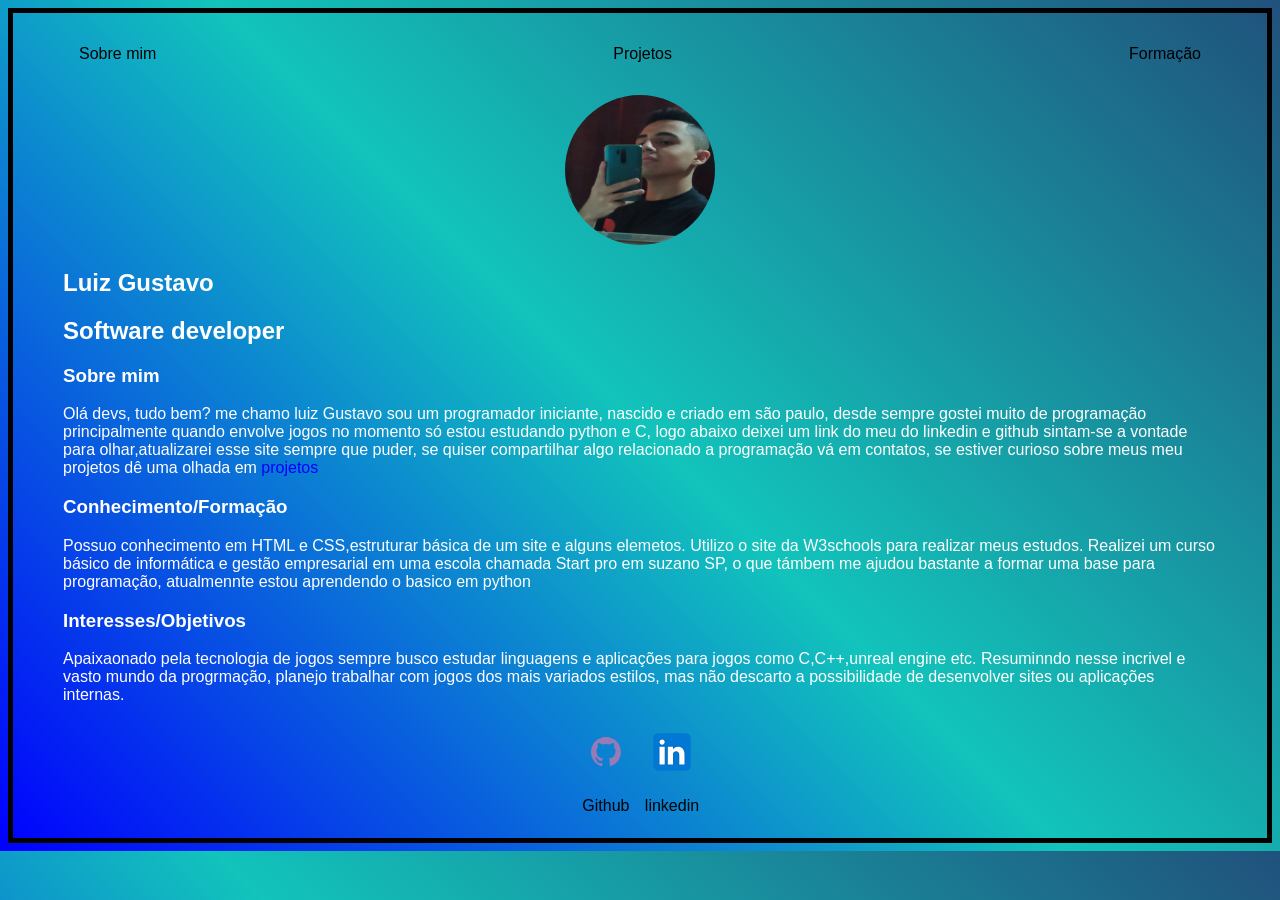
==== index.html @ 2b96971c "Add files via upload" ====
<!DOCTYPE html>
<html lang="en">
<head>
    <meta charset="UTF-8">
    <meta name="viewport" content="width=device-width, initial-scale=1.0">
    <title>Luiz Gustavo</title>
    <link rel="Stylesheet" href="/css/index.css">
    <!--O código abaixo se chama  favicon é a logo do site a imagem que 
    acompanha o título da página-->
    <link rel="icon" type="image/x-con" href="/img/Sonserina.png" >
</head>
<body>
   
    <nav>
        <ul> 
            <li>
                <a href="index.html"  title="tic tac">Sobre mim</a>
            </li>           
            <li>
                <a href="projetos.html" title="projetos concluidos e em desenvolvimento :)" target="_blank" >Projetos</a>
                <!--Use a tag target acima para abrir uma pagina em outra guia muito útil-->
            </li>          
            
            <li>
                <a href="formacao.html" target="_blank" title="Pagina em desenvolvimento">Formação</a>
            </li>
        </ul>
         <header> 
        </div>
        <div class="center">
            <img src="/img/Luiz.jpeg" alt="foto de pefil"></img>
            <!--Use alt para sinalizar quando uma imagem não puder ser carregada-->
        </div>
        <h1> Luiz Gustavo</h1>
        <h2> Software developer</h2>
         </header>
         <main>
            <section>
                <h3>Sobre mim</h3>
                    <p> Olá devs, tudo bem? me chamo luiz Gustavo sou um programador iniciante,
                        nascido e criado em são paulo, desde sempre gostei muito de programação
                        principalmente quando envolve jogos no momento só estou estudando python e
                        C, logo abaixo deixei um link do meu do linkedin e github sintam-se a vontade
                        para olhar,atualizarei esse site sempre que puder, se quiser compartilhar algo
                        relacionado a programação vá em contatos, se estiver curioso sobre meus meu projetos
                        dê uma olhada em <a href="projetos.html" style="color: blue; border: none;"> projetos</a>
                  </p>
            </section>
            <section>
                <h3>Conhecimento/Formação</h3>
                    <p>
                     Possuo conhecimento em HTML e CSS,estruturar básica de um site e alguns elemetos.
                     Utilizo o site da W3schools para realizar meus estudos. Realizei um curso básico de informática 
                     e gestão empresarial em uma escola chamada Start pro em suzano SP, o que támbem me ajudou bastante a formar 
                     uma base para programação, atualmennte estou aprendendo o basico em python

                  </p>
            </section>
            <section>
                <h3>Interesses/Objetivos</h3>
                    <p> Apaixaonado pela tecnologia de jogos sempre busco estudar linguagens e aplicações para 
                        jogos como C,C++,unreal engine etc.
                        Resuminndo nesse incrivel e vasto mundo da progrmação,
                        planejo trabalhar com jogos dos mais variados estilos, mas 
                        não descarto a possibilidade de desenvolver sites ou aplicações internas.

                  </p>
            </section>
         </main>
        <footer>
        <a href="https://github.com/luizgustavo134" target="_blank" rel="noopener norefenrrer" title="Visite meu perfil do github :)">    
            <img src="/img/Github.svg"></img>
            <p>Github</p>
        </a>
        <a href= "httplinkedin.com/in/luizdev01" target="_blank" rel="noopener norefenrrer" title="E o linkedin também :)">      
            <img src="/img/linkedin.svg"></img>
            <p>linkedin</p>
        </a>
         </fotter>
    </nav>
</body>
</html>
---- css/index.css ----
html{
  scroll-behavior: smooth;
}
body {
  border: solid 5px black;
   color: white; 
   background-image: linear-gradient(45deg,blue,rgb(18, 196, 187),rgb(32, 81, 124));
   font-family: Arial, Helvetica, sans-serif;
   padding: 0px 50px;
    }
 ul{
   display: flex;
   justify-content: space-between;
   list-style-type: none;
   align-items: center;
   padding: 16px;
 }

a {
    color: rgb(0, 0, 0);
    text-decoration: none; 
}
 
img {
 width: 150px;
 height: 150px;
 border-radius: 50%;
 border: none;
 
}

.center {
  text-align: center;  
  border: 1px green;
} 

footer img {
  width: 50px;
  height: 50px;
  border: none;
}

  footer {
  display: flex;
  justify-content: center;
  
  
}
   footer a {
    margin: 7px;
    margin-top: 7px;
    text-align: center;
 }
 
 nav a:hover { 
 color: green;
 border: white;
 
   }
   p:hover{
 border: 1px green;
   }
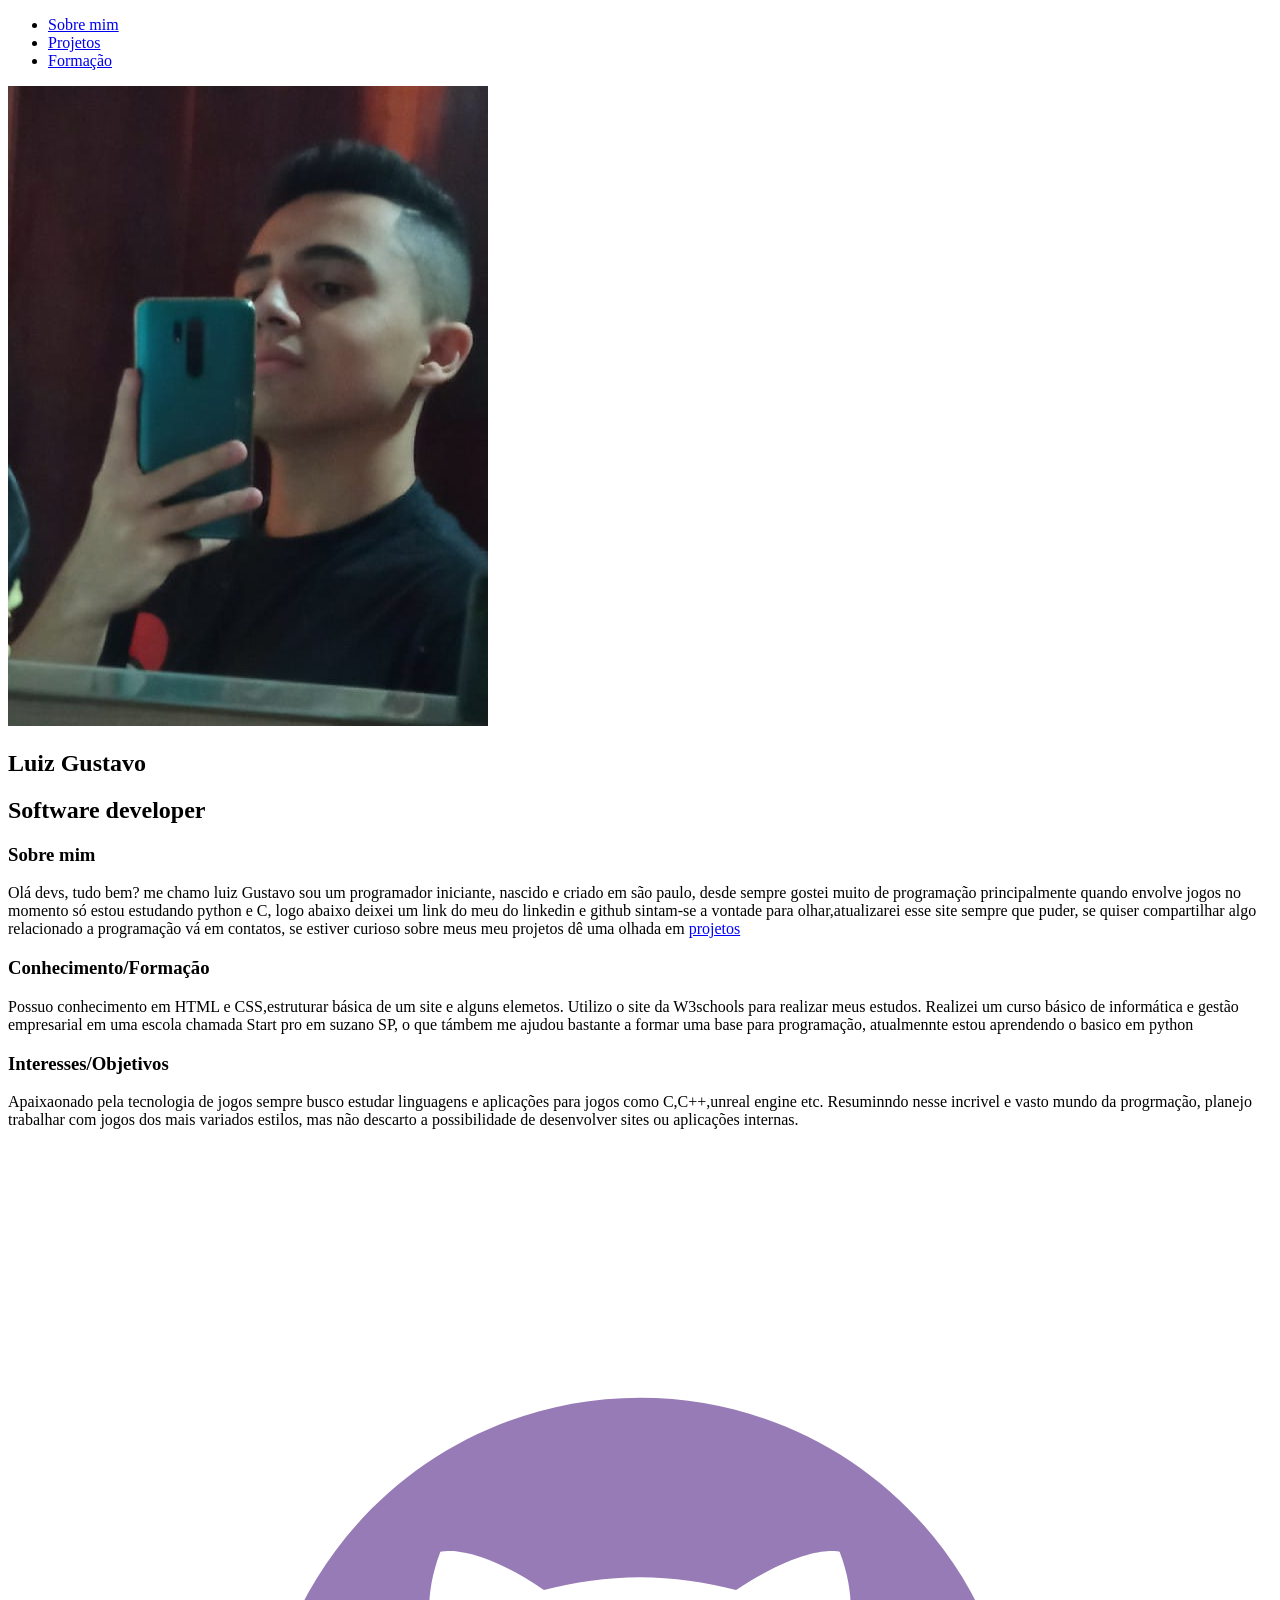
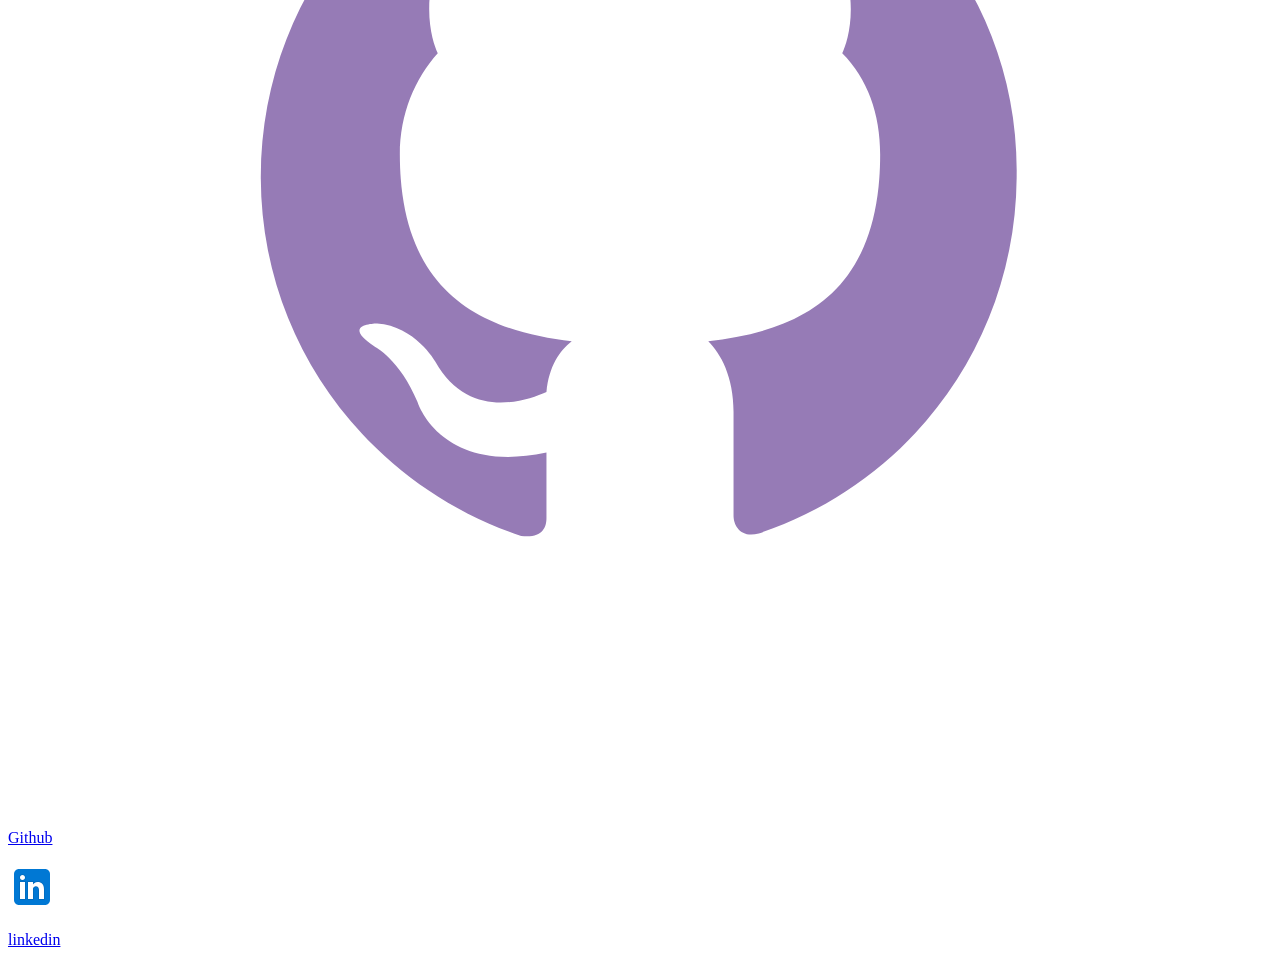
==== commit b9271c80: "Update index.html" ====
--- a/index.html
+++ b/index.html
@@ -4,7 +4,7 @@
     <meta charset="UTF-8">
     <meta name="viewport" content="width=device-width, initial-scale=1.0">
     <title>Luiz Gustavo</title>
-    <link rel="Stylesheet" href="/css/index.css">
+    <link rel="Stylesheet" href="/Css/index.css">
     <!--O código abaixo se chama  favicon é a logo do site a imagem que 
     acompanha o título da página-->
     <link rel="icon" type="image/x-con" href="/img/Sonserina.png" >
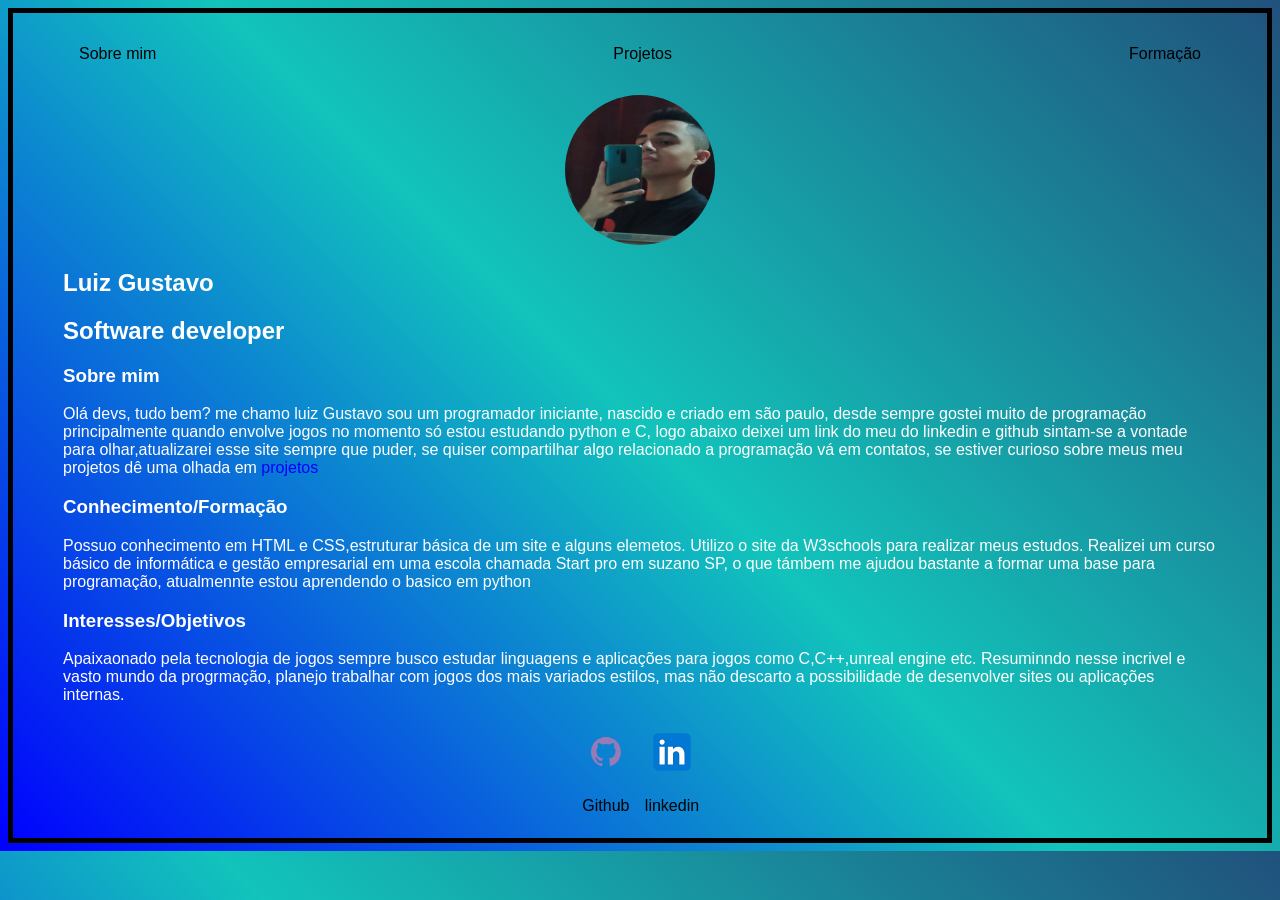
==== commit a6d42745: "Update index.html" ====
--- a/index.html
+++ b/index.html
@@ -4,7 +4,7 @@
     <meta charset="UTF-8">
     <meta name="viewport" content="width=device-width, initial-scale=1.0">
     <title>Luiz Gustavo</title>
-    <link rel="Stylesheet" href="/Css/index.css">
+    <link rel="Stylesheet" href="css/index.css">
     <!--O código abaixo se chama  favicon é a logo do site a imagem que 
     acompanha o título da página-->
     <link rel="icon" type="image/x-con" href="/img/Sonserina.png" >
--- a/css/index.css
+++ b/css/index.css
@@ -0,0 +1,63 @@
+html{
+  scroll-behavior: smooth;
+}
+body {
+  border: solid 5px black;
+   color: white; 
+   background-image: linear-gradient(45deg,blue,rgb(18, 196, 187),rgb(32, 81, 124));
+   font-family: Arial, Helvetica, sans-serif;
+   padding: 0px 50px;
+    }
+ ul{
+   display: flex;
+   justify-content: space-between;
+   list-style-type: none;
+   align-items: center;
+   padding: 16px;
+ }
+
+a {
+    color: rgb(0, 0, 0);
+    text-decoration: none; 
+}
+ 
+img {
+ width: 150px;
+ height: 150px;
+ border-radius: 50%;
+ border: none;
+ 
+}
+
+.center {
+  text-align: center;  
+  border: 1px green;
+} 
+
+footer img {
+  width: 50px;
+  height: 50px;
+  border: none;
+}
+
+  footer {
+  display: flex;
+  justify-content: center;
+  
+  
+}
+   footer a {
+    margin: 7px;
+    margin-top: 7px;
+    text-align: center;
+ }
+ 
+ nav a:hover { 
+ color: green;
+ border: white;
+ 
+   }
+   p:hover{
+ border: 1px green;
+   }
+  
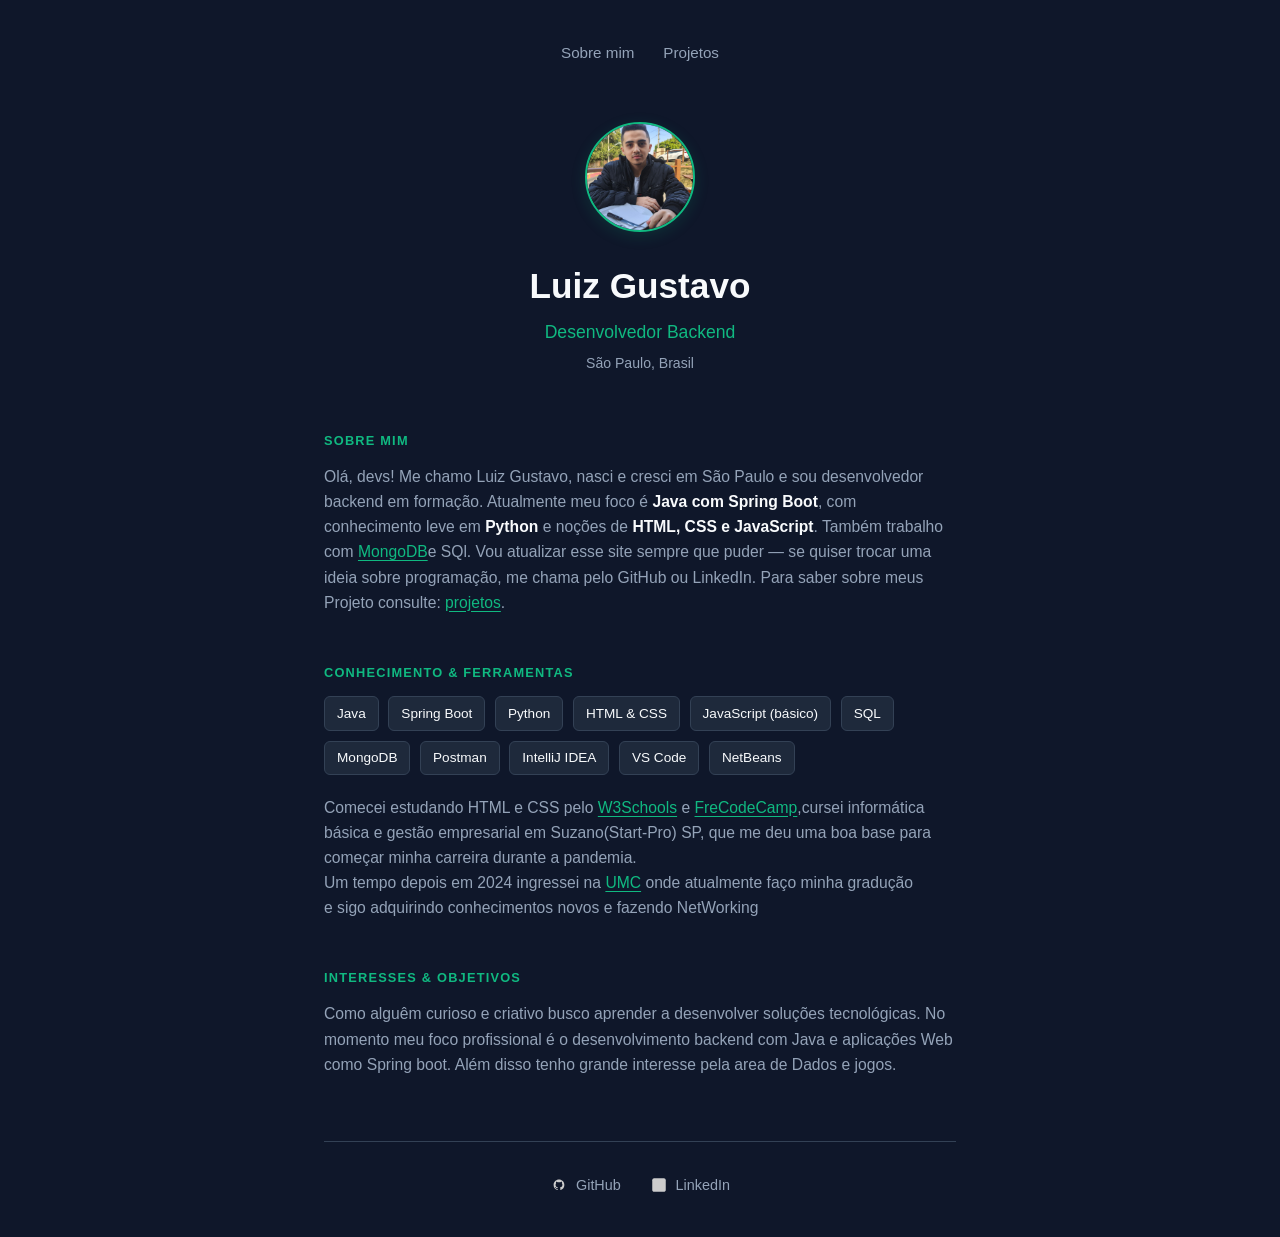
==== commit 4a9f9c2a: "reformando portfólio" ====
--- a/index.html
+++ b/index.html
@@ -1,82 +1,102 @@
 <!DOCTYPE html>
-<html lang="en">
+<html lang="pt-BR" xmlns="http://www.w3.org/1999/html">
 <head>
     <meta charset="UTF-8">
     <meta name="viewport" content="width=device-width, initial-scale=1.0">
-    <title>Luiz Gustavo</title>
-    <link rel="Stylesheet" href="css/index.css">
-    <!--O código abaixo se chama  favicon é a logo do site a imagem que 
+    <meta name="description" content="Portfólio de Luiz Gustavo, desenvolvedor backend em formação, focado em Java e Spring Boot.">
+    <title>Luiz Gustavo — Desenvolvedor</title>
+    <link rel="stylesheet" href="css/index.css">
+    <!--O código abaixo se chama favicon, é a logo do site, a imagem que
     acompanha o título da página-->
-    <link rel="icon" type="image/x-con" href="/img/Sonserina.png" >
+    <link rel="icon" type="image/png" href="/img/Sonserina.png">
+
 </head>
 <body>
-   
+
+<header>
     <nav>
-        <ul> 
+        <ul>
             <li>
-                <a href="index.html"  title="tic tac">Sobre mim</a>
-            </li>           
+                <a href="index.html" title="Sobre mim">Sobre mim</a>
+            </li>
             <li>
-                <a href="projetos.html" title="projetos concluidos e em desenvolvimento :)" target="_blank" >Projetos</a>
-                <!--Use a tag target acima para abrir uma pagina em outra guia muito útil-->
-            </li>          
-            
-            <li>
-                <a href="formacao.html" target="_blank" title="Pagina em desenvolvimento">Formação</a>
+                <a href="/html/projetos.html" title="Pagina em desenvolvimento :)" target="_blank">Projetos</a>
+                <!--Use a tag target acima para abrir uma página em outra guia, muito útil-->
             </li>
         </ul>
-         <header> 
+    </nav>
+
+    <div class="hero">
+        <div class="avatar">
+            <img src="/img/Perfil.jpg" alt="Foto de perfil">
+            <!--Troque o src acima pela sua foto real quando tiver uma-->
         </div>
-        <div class="center">
-            <img src="/img/Luiz.jpeg" alt="foto de pefil"></img>
-            <!--Use alt para sinalizar quando uma imagem não puder ser carregada-->
-        </div>
-        <h1> Luiz Gustavo</h1>
-        <h2> Software developer</h2>
-         </header>
-         <main>
-            <section>
-                <h3>Sobre mim</h3>
-                    <p> Olá devs, tudo bem? me chamo luiz Gustavo sou um programador iniciante,
-                        nascido e criado em são paulo, desde sempre gostei muito de programação
-                        principalmente quando envolve jogos no momento só estou estudando python e
-                        C, logo abaixo deixei um link do meu do linkedin e github sintam-se a vontade
-                        para olhar,atualizarei esse site sempre que puder, se quiser compartilhar algo
-                        relacionado a programação vá em contatos, se estiver curioso sobre meus meu projetos
-                        dê uma olhada em <a href="projetos.html" style="color: blue; border: none;"> projetos</a>
-                  </p>
-            </section>
-            <section>
-                <h3>Conhecimento/Formação</h3>
-                    <p>
-                     Possuo conhecimento em HTML e CSS,estruturar básica de um site e alguns elemetos.
-                     Utilizo o site da W3schools para realizar meus estudos. Realizei um curso básico de informática 
-                     e gestão empresarial em uma escola chamada Start pro em suzano SP, o que támbem me ajudou bastante a formar 
-                     uma base para programação, atualmennte estou aprendendo o basico em python
+        <h1>Luiz Gustavo</h1>
+        <h2>Desenvolvedor Backend</h2>
+        <p class="location">São Paulo, Brasil</p>
+    </div>
+</header>
 
-                  </p>
-            </section>
-            <section>
-                <h3>Interesses/Objetivos</h3>
-                    <p> Apaixaonado pela tecnologia de jogos sempre busco estudar linguagens e aplicações para 
-                        jogos como C,C++,unreal engine etc.
-                        Resuminndo nesse incrivel e vasto mundo da progrmação,
-                        planejo trabalhar com jogos dos mais variados estilos, mas 
-                        não descarto a possibilidade de desenvolver sites ou aplicações internas.
+<main>
+    <section>
+        <p class="eyebrow">Sobre mim</p>
+        <p>
+            Olá, devs! Me chamo Luiz Gustavo, nasci e cresci em São Paulo e sou
+            desenvolvedor backend em formação. Atualmente meu foco é
+            <strong>Java com Spring Boot</strong>, com conhecimento leve em
+            <strong>Python</strong> e noções de <strong>HTML, CSS e JavaScript</strong>.
+            Também trabalho com <a href="https://www.mongodb.com/pt-br/docs/manual/?msockid=1d46ee7b34cd65a51f2ef813357c64d7">MongoDB</a>e SQl.
+            Vou atualizar esse site sempre que puder — se quiser trocar uma ideia
+            sobre programação, me chama pelo GitHub ou LinkedIn. Para saber sobre meus Projeto consulte:
+            <a href="projetos.html">projetos</a>.
+        </p>
+    </section>
 
-                  </p>
-            </section>
-         </main>
-        <footer>
-        <a href="https://github.com/luizgustavo134" target="_blank" rel="noopener norefenrrer" title="Visite meu perfil do github :)">    
-            <img src="/img/Github.svg"></img>
-            <p>Github</p>
-        </a>
-        <a href= "httplinkedin.com/in/luizdev01" target="_blank" rel="noopener norefenrrer" title="E o linkedin também :)">      
-            <img src="/img/linkedin.svg"></img>
-            <p>linkedin</p>
-        </a>
-         </fotter>
-    </nav>
+    <section>
+        <p class="eyebrow">Conhecimento &amp; Ferramentas</p>
+        <ul class="tags">
+            <li>Java</li>
+            <li>Spring Boot</li>
+            <li>Python</li>
+            <li>HTML &amp; CSS</li>
+            <li>JavaScript (básico)</li>
+            <li>SQL</li>
+            <li>MongoDB</li>
+            <li>Postman</li>
+            <li>IntelliJ IDEA</li>
+            <li>VS Code</li>
+            <li>NetBeans</li>
+        </ul>
+        <p>
+            Comecei estudando HTML e CSS pelo <a href="https://www.w3schools.com/">W3Schools</a> e <a href="https://www.freecodecamp.org/">FreCodeCamp</a>,cursei informática básica e
+            gestão empresarial em Suzano(Start-Pro) SP, que me
+            deu uma boa base para começar minha carreira durante a pandemia.<br>Um tempo depois
+            em 2024 ingressei na <a href="https://www.umc.br/">UMC</a> onde atualmente faço minha gradução<br>
+            e sigo adquirindo conhecimentos novos e fazendo NetWorking
+        </p>
+    </section>
+
+    <section>
+        <p class="eyebrow">Interesses &amp; Objetivos</p>
+        <p>
+            Como alguêm curioso e criativo busco aprender a desenvolver soluções tecnológicas.
+            No momento meu foco profissional é o
+            desenvolvimento backend com Java e aplicações Web como Spring boot. Além disso tenho
+            grande interesse pela area de Dados e jogos.
+        </p>
+    </section>
+</main>
+
+<footer>
+    <a href="https://github.com/luizgustavo134" target="_blank" rel="noopener noreferrer" title="Visite meu perfil do GitHub :)">
+        <img src="/img/Github.svg" alt="Ícone do GitHub">
+        <p>GitHub</p>
+    </a>
+    <a href="https://www.linkedin.com/in/luizdev01" target="_blank" rel="noopener noreferrer" title="E o LinkedIn também :)">
+        <img src="/img/linkedin.svg" alt="Ícone do LinkedIn">
+        <p>LinkedIn</p>
+    </a>
+</footer>
+
 </body>
-</html>
+</html>
--- a/css/index.css
+++ b/css/index.css
@@ -1,63 +1,287 @@
-html{
-  scroll-behavior: smooth;
-}
+/* ==========================================
+   1. VARIÁVEIS E RESET GLOBAL
+   ========================================== */
+:root {
+  /* Cores principais */
+  --bg-color: #0f172a;        /* Fundo escuro moderno (Tom Slate) */
+  --card-bg: #1e293b;         /* Fundo levemente destacado para as tags */
+  --text-main: #f8fafc;       /* Texto principal (Branco suave) */
+  --text-muted: #94a3b8;      /* Texto secundário (Cinza) */
+  --accent: #10b981;          /* Verde esmeralda (Cor de destaque minimalista) */
+  --border-color: #334155;    /* Bordas sutis */
+
+  /* Fontes importadas do seu HTML */
+  --font-heading: 'Space Grotesk', sans-serif;
+  --font-body: 'Inter', sans-serif;
+}
+
+* {
+  margin: 0;
+  padding: 0;
+  box-sizing: border-box;
+}
+
 body {
-  border: solid 5px black;
-   color: white; 
-   background-image: linear-gradient(45deg,blue,rgb(18, 196, 187),rgb(32, 81, 124));
-   font-family: Arial, Helvetica, sans-serif;
-   padding: 0px 50px;
-    }
- ul{
-   display: flex;
-   justify-content: space-between;
-   list-style-type: none;
-   align-items: center;
-   padding: 16px;
- }
-
-a {
-    color: rgb(0, 0, 0);
-    text-decoration: none; 
-}
- 
-img {
- width: 150px;
- height: 150px;
- border-radius: 50%;
- border: none;
- 
-}
-
-.center {
-  text-align: center;  
-  border: 1px green;
-} 
-
-footer img {
-  width: 50px;
-  height: 50px;
-  border: none;
-}
-
-  footer {
-  display: flex;
-  justify-content: center;
-  
-  
-}
-   footer a {
-    margin: 7px;
-    margin-top: 7px;
-    text-align: center;
- }
- 
- nav a:hover { 
- color: green;
- border: white;
- 
-   }
-   p:hover{
- border: 1px green;
-   }
-  +  background-color: var(--bg-color);
+  color: var(--text-main);
+  font-family: var(--font-body);
+  line-height: 1.6;
+  max-width: 680px;            /* Mantém a leitura confortável e centralizada */
+  margin: 0 auto;
+  padding: 2.5rem 1.5rem;
+  -webkit-font-smoothing: antialiased;
+}
+
+/* ==========================================
+   2. NAVEGAÇÃO (HEADER)
+   ========================================== */
+header nav {
+  margin-bottom: 3.5rem;
+}
+
+header nav ul {
+  list-style: none;
+  display: flex;
+  gap: 1.8rem;
+  justify-content: flex-end;    /* Alinha o menu à direita */
+}
+
+header nav a {
+  color: var(--text-muted);
+  text-decoration: none;
+  font-size: 0.95rem;
+  font-weight: 500;
+  transition: color 0.2s ease;
+}
+
+header nav a:hover {
+  color: var(--accent);
+}
+
+/* ==========================================
+   3. HERO / CABEÇALHO DO PERFIL
+   ========================================== */
+.hero {
+  text-align: center;
+  margin-bottom: 3.5rem;
+}
+
+.avatar {
+  margin-bottom: 1.2rem;
+}
+
+.avatar img {
+  width: 110px;
+  height: 110px;
+  border-radius: 50%;
+  object-fit: cover;
+  border: 2px solid var(--accent);
+  box-shadow: 0 4px 15px rgba(16, 185, 129, 0.15); /* Sombra bem sutil */
+}
+
+.hero h1 {
+  font-family: var(--font-heading);
+  font-size: 2.2rem;
+  font-weight: 700;
+  color: var(--text-main);
+  margin-bottom: 0.2rem;
+}
+
+.hero h2 {
+  font-family: var(--font-heading);
+  font-size: 1.1rem;
+  font-weight: 500;
+  color: var(--accent);
+  margin-bottom: 0.4rem;
+}
+
+.location {
+  color: var(--text-muted);
+  font-size: 0.88rem;
+}
+
+/* ==========================================
+   4. CONTEÚDO PRINCIPAL (SEÇÕES)
+   ========================================== */
+main section {
+  margin-bottom: 3rem;
+}
+
+.eyebrow {
+  font-family: var(--font-heading);
+  font-size: 0.8rem;
+  text-transform: uppercase;
+  letter-spacing: 1.2px;
+  color: var(--accent);
+  font-weight: 600;
+  margin-bottom: 0.8rem;
+}
+
+main p {
+  color: var(--text-muted);
+  font-size: 0.98rem;
+}
+
+main p strong {
+  color: var(--text-main);      /* Destaca as tecnologias em branco */
+  font-weight: 600;
+}
+
+main a {
+  color: var(--accent);
+  text-decoration: underline;
+  text-underline-offset: 3px;
+  transition: opacity 0.2s ease;
+}
+
+main a:hover {
+  opacity: 0.8;
+}
+
+/* ==========================================
+   5. TAGS DE CONHECIMENTO & FERRAMENTAS
+   ========================================== */
+.tags {
+  list-style: none;
+  display: flex;
+  flex-wrap: wrap;             /* Quebra para a próxima linha se não couber */
+  gap: 0.6rem;
+  margin-bottom: 1.2rem;
+}
+
+.tags li {
+  background-color: var(--card-bg);
+  color: var(--text-main);
+  font-size: 0.85rem;
+  padding: 0.35rem 0.75rem;
+  border-radius: 6px;
+  border: 1px solid var(--border-color);
+  transition: border-color 0.2s ease;
+}
+
+.tags li:hover {
+  border-color: var(--accent);
+}
+
+/* ==========================================
+   6. RODAPÉ (FOOTER)
+   ========================================== */
+footer {
+  border-top: 1px solid var(--border-color);
+  padding-top: 2rem;
+  margin-top: 4rem;
+  display: flex;
+  flex-wrap: wrap;
+  gap: 1.5rem;
+  align-items: center;
+}
+
+footer a {
+  display: flex;
+  align-items: center;
+  gap: 0.5rem;
+  color: var(--text-muted);
+  text-decoration: none;
+  font-size: 0.9rem;
+  font-weight: 500;
+  transition: color 0.2s ease;
+}
+
+footer a:hover {
+  color: var(--accent);
+}
+
+footer a img {
+  width: 18px;
+  height: 18px;
+  /* Aplica filtro para que ícones pretos fiquem em tom claro combinando com o tema dark */
+  filter: brightness(0) invert(0.8);
+  transition: filter 0.2s ease;
+}
+
+footer a:hover img {
+  filter: brightness(0) invert(1);
+}
+
+.footer-note {
+  width: 100%;
+  font-size: 0.8rem;
+  color: var(--text-muted);
+  opacity: 0.6;
+  margin-top: 0.5rem;
+}
+/* ==========================================
+   2. NAVEGAÇÃO (HEADER) - AGORA CENTRALIZADO
+   ========================================== */
+header nav {
+  margin-bottom: 3.5rem;
+}
+
+header nav ul {
+  list-style: none;
+  display: flex;
+  gap: 1.8rem;
+  justify-content: center;    /* Centraliza os links com a foto */
+}
+
+header nav a {
+  color: var(--text-muted);
+  text-decoration: none;
+  font-size: 0.95rem;
+  font-weight: 500;
+  transition: color 0.2s ease;
+}
+
+header nav a:hover {
+  color: var(--accent);
+}
+/* ==========================================
+   6. RODAPÉ (FOOTER) - AGORA CENTRALIZADO
+   ========================================== */
+footer {
+  border-top: 1px solid var(--border-color);
+  padding-top: 2rem;
+  margin-top: 4rem;
+  display: flex;
+  flex-wrap: wrap;
+  justify-content: center;   /* Centraliza os links do GitHub e LinkedIn */
+  align-items: center;
+  gap: 1.8rem;
+  text-align: center;
+}
+
+footer a {
+  display: flex;
+  align-items: center;
+  gap: 0.5rem;
+  color: var(--text-muted);
+  text-decoration: none;
+  font-size: 0.9rem;
+  font-weight: 500;
+  transition: color 0.2s ease;
+}
+
+footer a:hover {
+  color: var(--accent);
+}
+
+footer a img {
+  width: 18px;
+  height: 18px;
+  filter: brightness(0) invert(0.8);
+  transition: filter 0.2s ease;
+}
+
+footer a:hover img {
+  filter: brightness(0) invert(1);
+}
+
+.footer-note {
+  width: 100%;
+  font-size: 0.8rem;
+  color: var(--text-muted);
+  opacity: 0.6;
+  margin-top: 0.5rem;
+  text-align: center;         /* Centraliza o texto explicativo */
+}
+
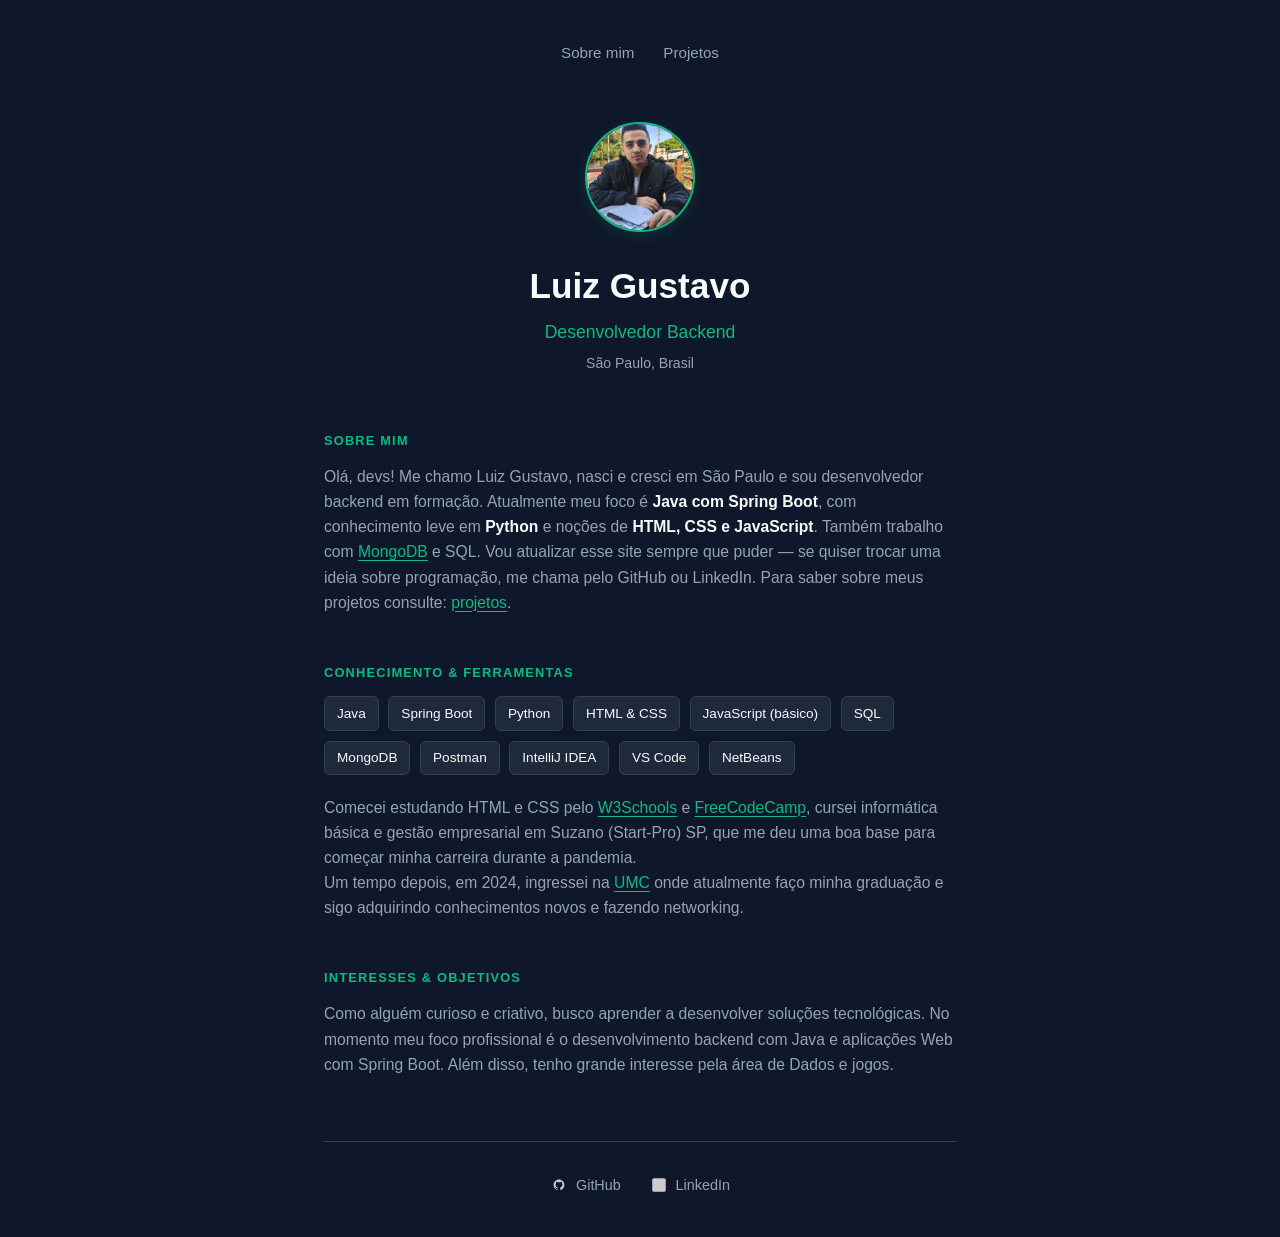
==== commit b0ee3a12: "consertando css" ====
--- a/index.html
+++ b/index.html
@@ -1,15 +1,12 @@
 <!DOCTYPE html>
-<html lang="pt-BR" xmlns="http://www.w3.org/1999/html">
+<html lang="pt-BR">
 <head>
     <meta charset="UTF-8">
     <meta name="viewport" content="width=device-width, initial-scale=1.0">
     <meta name="description" content="Portfólio de Luiz Gustavo, desenvolvedor backend em formação, focado em Java e Spring Boot.">
     <title>Luiz Gustavo — Desenvolvedor</title>
     <link rel="stylesheet" href="css/index.css">
-    <!--O código abaixo se chama favicon, é a logo do site, a imagem que
-    acompanha o título da página-->
-    <link rel="icon" type="image/png" href="/img/Sonserina.png">
-
+    <link rel="icon" type="image/png" href="img/Sonserina.png">
 </head>
 <body>
 
@@ -20,16 +17,14 @@
                 <a href="index.html" title="Sobre mim">Sobre mim</a>
             </li>
             <li>
-                <a href="/html/projetos.html" title="Pagina em desenvolvimento :)" target="_blank">Projetos</a>
-                <!--Use a tag target acima para abrir uma página em outra guia, muito útil-->
+                <a href="projetos.html" title="Projetos" target="_blank">Projetos</a>
             </li>
         </ul>
     </nav>
 
     <div class="hero">
         <div class="avatar">
-            <img src="/img/Perfil.jpg" alt="Foto de perfil">
-            <!--Troque o src acima pela sua foto real quando tiver uma-->
+            <img src="img/Perfil.jpg" alt="Foto de perfil">
         </div>
         <h1>Luiz Gustavo</h1>
         <h2>Desenvolvedor Backend</h2>
@@ -45,9 +40,9 @@
             desenvolvedor backend em formação. Atualmente meu foco é
             <strong>Java com Spring Boot</strong>, com conhecimento leve em
             <strong>Python</strong> e noções de <strong>HTML, CSS e JavaScript</strong>.
-            Também trabalho com <a href="https://www.mongodb.com/pt-br/docs/manual/?msockid=1d46ee7b34cd65a51f2ef813357c64d7">MongoDB</a>e SQl.
+            Também trabalho com <a href="https://www.mongodb.com/pt-br/docs/manual/" target="_blank" rel="noopener noreferrer">MongoDB</a> e SQL.
             Vou atualizar esse site sempre que puder — se quiser trocar uma ideia
-            sobre programação, me chama pelo GitHub ou LinkedIn. Para saber sobre meus Projeto consulte:
+            sobre programação, me chama pelo GitHub ou LinkedIn. Para saber sobre meus projetos consulte:
             <a href="projetos.html">projetos</a>.
         </p>
     </section>
@@ -68,32 +63,27 @@
             <li>NetBeans</li>
         </ul>
         <p>
-            Comecei estudando HTML e CSS pelo <a href="https://www.w3schools.com/">W3Schools</a> e <a href="https://www.freecodecamp.org/">FreCodeCamp</a>,cursei informática básica e
-            gestão empresarial em Suzano(Start-Pro) SP, que me
-            deu uma boa base para começar minha carreira durante a pandemia.<br>Um tempo depois
-            em 2024 ingressei na <a href="https://www.umc.br/">UMC</a> onde atualmente faço minha gradução<br>
-            e sigo adquirindo conhecimentos novos e fazendo NetWorking
+            Comecei estudando HTML e CSS pelo <a href="https://www.w3schools.com/" target="_blank" rel="noopener noreferrer">W3Schools</a> e <a href="https://www.freecodecamp.org/" target="_blank" rel="noopener noreferrer">FreeCodeCamp</a>, cursei informática básica e
+            gestão empresarial em Suzano (Start-Pro) SP, que me deu uma boa base para começar minha carreira durante a pandemia.<br>Um tempo depois, em 2024, ingressei na <a href="https://www.umc.br/" target="_blank" rel="noopener noreferrer">UMC</a> onde atualmente faço minha graduação e sigo adquirindo conhecimentos novos e fazendo networking.
         </p>
     </section>
 
     <section>
         <p class="eyebrow">Interesses &amp; Objetivos</p>
         <p>
-            Como alguêm curioso e criativo busco aprender a desenvolver soluções tecnológicas.
-            No momento meu foco profissional é o
-            desenvolvimento backend com Java e aplicações Web como Spring boot. Além disso tenho
-            grande interesse pela area de Dados e jogos.
+            Como alguém curioso e criativo, busco aprender a desenvolver soluções tecnológicas.
+            No momento meu foco profissional é o desenvolvimento backend com Java e aplicações Web com Spring Boot. Além disso, tenho grande interesse pela área de Dados e jogos.
         </p>
     </section>
 </main>
 
 <footer>
     <a href="https://github.com/luizgustavo134" target="_blank" rel="noopener noreferrer" title="Visite meu perfil do GitHub :)">
-        <img src="/img/Github.svg" alt="Ícone do GitHub">
+        <img src="img/Github.svg" alt="Ícone do GitHub">
         <p>GitHub</p>
     </a>
     <a href="https://www.linkedin.com/in/luizdev01" target="_blank" rel="noopener noreferrer" title="E o LinkedIn também :)">
-        <img src="/img/linkedin.svg" alt="Ícone do LinkedIn">
+        <img src="img/linkedin.svg" alt="Ícone do LinkedIn">
         <p>LinkedIn</p>
     </a>
 </footer>
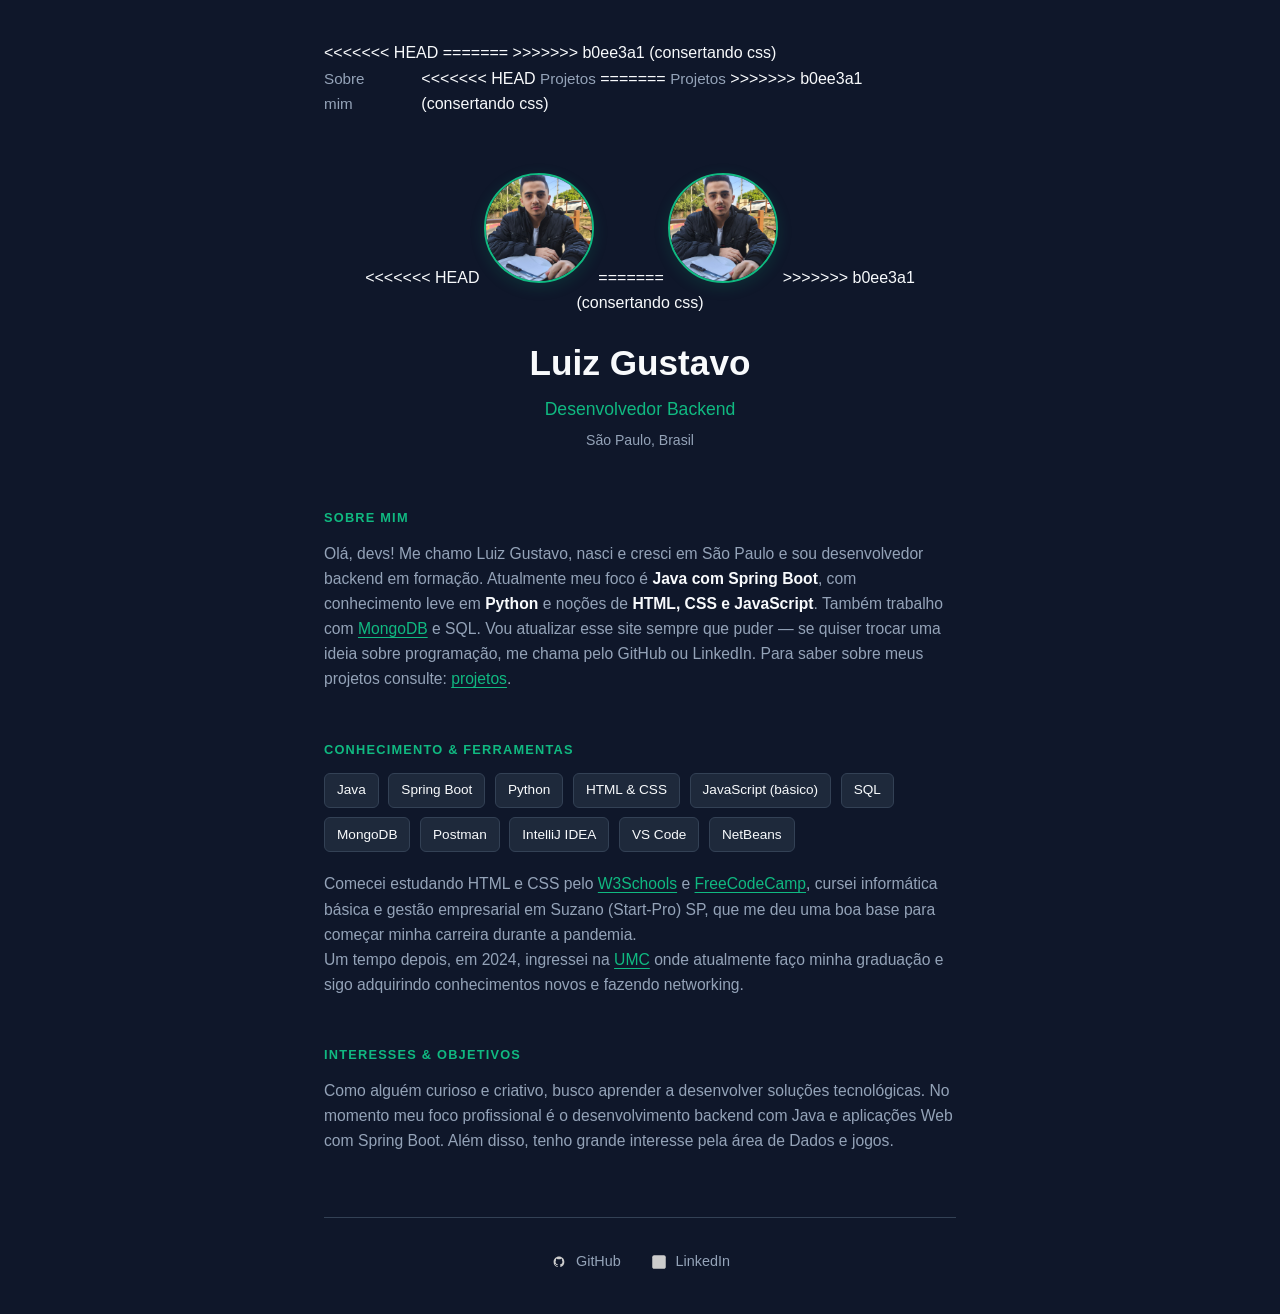
==== commit 6e465674: "css feito" ====
--- a/index.html
+++ b/index.html
@@ -5,8 +5,16 @@
     <meta name="viewport" content="width=device-width, initial-scale=1.0">
     <meta name="description" content="Portfólio de Luiz Gustavo, desenvolvedor backend em formação, focado em Java e Spring Boot.">
     <title>Luiz Gustavo — Desenvolvedor</title>
+<<<<<<< HEAD
+    <link rel="stylesheet" href="/css/index.css">
+    <!--O código abaixo se chama favicon, é a logo do site, a imagem que
+    acompanha o título da página-->
+    <link rel="icon" type="image/png" href="img/Sonserina.png">
+
+=======
     <link rel="stylesheet" href="css/index.css">
     <link rel="icon" type="image/png" href="img/Sonserina.png">
+>>>>>>> b0ee3a1 (consertando css)
 </head>
 <body>
 
@@ -17,14 +25,22 @@
                 <a href="index.html" title="Sobre mim">Sobre mim</a>
             </li>
             <li>
+<<<<<<< HEAD
+                <a href="/html/projetos.html" title="Pagina em desenvolvimento :)" target="_blank">Projetos</a>
+=======
                 <a href="projetos.html" title="Projetos" target="_blank">Projetos</a>
+>>>>>>> b0ee3a1 (consertando css)
             </li>
         </ul>
     </nav>
 
     <div class="hero">
         <div class="avatar">
+<<<<<<< HEAD
+            <img src="/img/Perfil.jpg" alt="Foto de perfil">
+=======
             <img src="img/Perfil.jpg" alt="Foto de perfil">
+>>>>>>> b0ee3a1 (consertando css)
         </div>
         <h1>Luiz Gustavo</h1>
         <h2>Desenvolvedor Backend</h2>
@@ -89,4 +105,4 @@
 </footer>
 
 </body>
-</html>+</html>
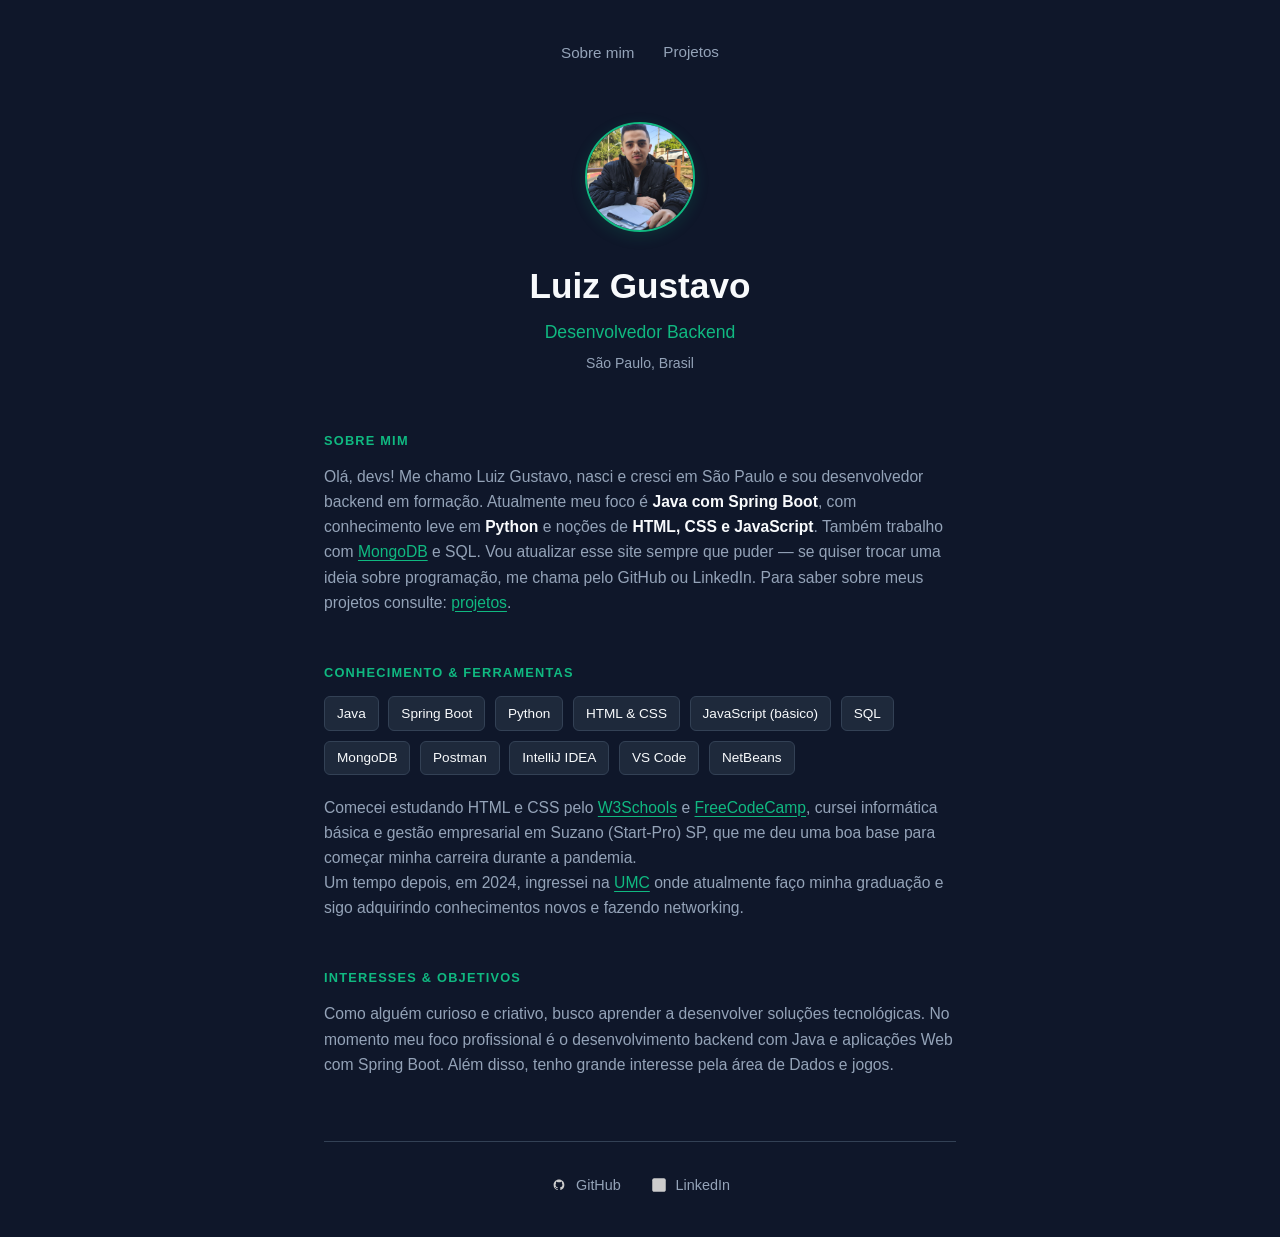
==== commit c0d58900: "portfolio no ar" ====
--- a/index.html
+++ b/index.html
@@ -5,49 +5,34 @@
     <meta name="viewport" content="width=device-width, initial-scale=1.0">
     <meta name="description" content="Portfólio de Luiz Gustavo, desenvolvedor backend em formação, focado em Java e Spring Boot.">
     <title>Luiz Gustavo — Desenvolvedor</title>
-<<<<<<< HEAD
     <link rel="stylesheet" href="/css/index.css">
     <!--O código abaixo se chama favicon, é a logo do site, a imagem que
     acompanha o título da página-->
     <link rel="icon" type="image/png" href="img/Sonserina.png">
-
-=======
     <link rel="stylesheet" href="css/index.css">
     <link rel="icon" type="image/png" href="img/Sonserina.png">
->>>>>>> b0ee3a1 (consertando css)
 </head>
 <body>
-
 <header>
     <nav>
         <ul>
             <li>
                 <a href="index.html" title="Sobre mim">Sobre mim</a>
             </li>
-            <li>
-<<<<<<< HEAD
-                <a href="/html/projetos.html" title="Pagina em desenvolvimento :)" target="_blank">Projetos</a>
-=======
-                <a href="projetos.html" title="Projetos" target="_blank">Projetos</a>
->>>>>>> b0ee3a1 (consertando css)
+                <a href="projetos.html" title="Pagina em desenvolvimento :)" target="_blank">Projetos</a>
             </li>
         </ul>
     </nav>
 
     <div class="hero">
         <div class="avatar">
-<<<<<<< HEAD
-            <img src="/img/Perfil.jpg" alt="Foto de perfil">
-=======
             <img src="img/Perfil.jpg" alt="Foto de perfil">
->>>>>>> b0ee3a1 (consertando css)
         </div>
         <h1>Luiz Gustavo</h1>
         <h2>Desenvolvedor Backend</h2>
         <p class="location">São Paulo, Brasil</p>
     </div>
 </header>
-
 <main>
     <section>
         <p class="eyebrow">Sobre mim</p>
